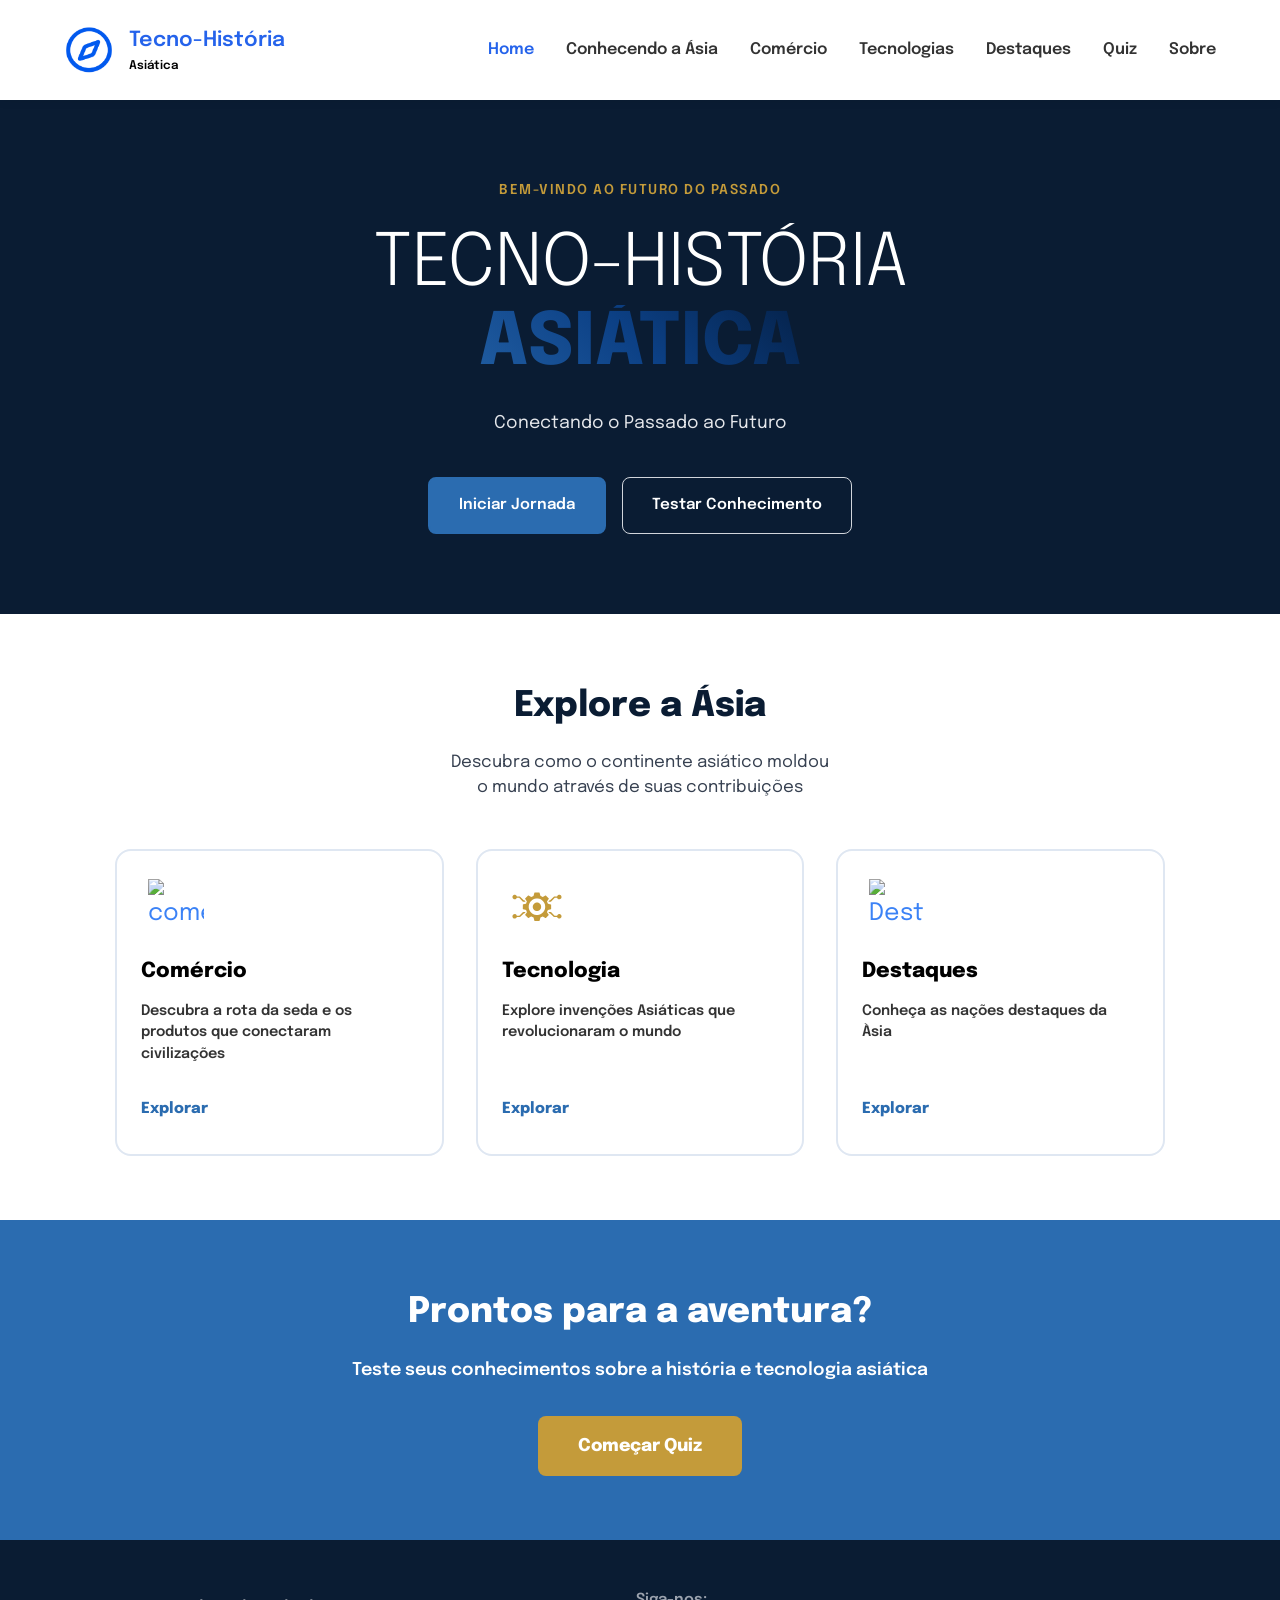
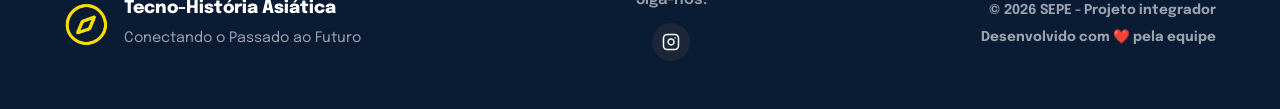
==== index.html @ 59b08ef9 "Update index.html Adicionei a imagem final do home e alterei a imagem do comércio[" ====
<!DOCTYPE html>
<html lang="pt-br">
<head>
    <meta charset="UTF-8">
    <meta name="viewport" content="width=device-width, initial-scale=1.0">
    <title>Tecno-História Asiática - Home</title>
    <!-- Caminhos dos estilos CSS -->
    <link rel="stylesheet" href="src/css/reset.css">
    <link rel="stylesheet" href="src/css/header-footer.css">
    <link rel="stylesheet" href="src/css/style.css">
</head>
<body>

    <!-- CABEÇALHO -->
  <header>
   <h1>
        <a href="index.html">
            <img src="assets/icons/logonew.png" alt="Logo Tecno-História">
            <div>
            Tecno-História
            <span>Asiática</span>
            </div>
        </a>
    </h1>

    <input type="checkbox" id="menu">

    <label for="menu" class="botao-menu">☰</label>

    <ul>
        <li>
            <a href="index.html" class="atual">Home</a>
        </li>

        <li>
            <a href="src/html/conhecendo.html">Conhecendo a Ásia</a>
        </li>

        <li>
            <a href="src/html/comercio.html">Comércio</a>
        </li>

        <li>
            <a href="src/html/tecnologias.html">Tecnologias</a>
        </li>

        <li>
            <a href="src/html/destaques.html">Destaques</a>
        </li>

        <li>
            <a href="src/html/quiz.html">Quiz</a>
        </li>

        <li>
            <a href="src/html/sobre.html">Sobre</a>
        </li>
    </ul>
</header>

    <main class="main-home">
        <!-- SEÇÃO HERO -->
        <section class="hero-home">
            <p class="tagline">BEM-VINDO AO FUTURO DO PASSADO</p>
            <h1>
                TECNO-HISTÓRIA
                <span class="highlight">ASIÁTICA</span>
            </h1>
            <p class="hero-subtitle">Conectando o Passado ao Futuro</p>
            
            <div class="botoes-hero">
                <a href="src/html/conhecendo.html" class="btn btn-primary">Iniciar Jornada</a>
                <a href="src/html/quiz.html" class="btn btn-outline">Testar Conhecimento</a>
            </div>
        </section>

        <!-- SEÇÃO EXPLORE -->
        <section class="explore-secao">
            <h2>Explore a Ásia</h2>
            <p class="explore-desc">Descubra como o continente asiático moldou<br> o mundo através de suas contribuições</p>

            <div class="grid-explore">
                <!-- Card 1: Comércio -->
                <div class="card-explore">
                    <div class="icon-box">
                        <img src="assets/icons/icone_comercio_mao_dinheiro_menor.svg" alt="comercio">
                    </div>
                    <h3>Comércio</h3>
                    <p>Descubra a rota da seda e os produtos que conectaram civilizações</p>
                    <a href="src/html/comercio.html" class="link-explorar">Explorar</a>
                </div>

                <!-- Card 2: Tecnologia -->
                <div class="card-explore">
                    <div class="icon-box">
                        <img class="engrenagem" src="assets/icons/icone_tecnologia_engrenagem.svg" alt="Tecnologia">
                    </div>
                    <h3>Tecnologia</h3>
                    <p>Explore invenções Asiáticas que revolucionaram o mundo</p>
                    <a href="src/html/tecnologias.html" class="link-explorar">Explorar</a>
                </div>

                <!-- Card 3: Linguagem -->
                <div class="card-explore">
                    <div class="icon-box"><img src="assets/icons/icone_dourado_circulo_estrela_corrigido.svg" alt="Destaques"></div>
                    <h3>Destaques</h3>
                    <p>Conheça as nações destaques da Àsia</p>
                    <a href="src/html/destaques.html" class="link-explorar">Explorar</a>
                </div>
            </div>
        </section>

        <!-- SEÇÃO CALL TO ACTION (CTA) -->
        <div class="cta-wrapper">
            <section class="cta-secao">
                <h2>Prontos para a aventura?</h2>
                <p>Teste seus conhecimentos sobre a história e tecnologia asiática</p>
                <a href="src/html/quiz.html" class="btn-quiz">Começar Quiz</a>
            </section>
        </div>
    </main>

    <!-- RODAPÉ -->
    <footer>
        <div class="footer-content">
            <div class="footer-left">
                <img src="assets/icons/logo_tellow.png" alt="Logo Tecno-História Asiática">
                <div>
                    <strong>Tecno-História Asiática</strong>
                    <p>Conectando o Passado ao Futuro</p>
                </div>
            </div>
            <div class="footer-social">
                <span>Siga-nos:</span>
                <div class="social-icons">
                    <a href="https://www.instagram.com/tecnohistoria_asiatica?stkn=Y3NwOWZsYmV5bW9r" target="_blank" rel="noopener noreferrer" aria-label="Instagram">
                        <svg xmlns="http://www.w3.org/2000/svg" width="20" height="20" viewBox="0 0 24 24" fill="none" stroke="currentColor" stroke-width="2" stroke-linecap="round" stroke-linejoin="round">
                            <rect x="2" y="2" width="20" height="20" rx="5" ry="5"></rect>
                            <path d="M16 11.37A4 4 0 1 1 12.63 8 4 4 0 0 1 16 11.37z"></path>
                            <line x1="17.5" y1="6.5" x2="17.51" y2="6.5"></line>
                        </svg>
                    </a>
                </div>
            </div>
            <div class="footer-right">
                <p>&copy; 2026 SEPE - Projeto integrador</p>
                <p>Desenvolvido com ❤️ pela equipe</p>
            </div>
        </div>
    </footer>
</body>
</html>
---- src/css/header-footer.css ----
/* =========================================
   CABEÇALHO
========================================= */

header {
    padding: 15px 20px;
    text-align: center;
    background-color: #FFFFFF;
    box-shadow: 0 2px 10px rgba(0, 0, 0, 0.05);
    position: sticky;
    top: 0;
    z-index: 1000;
}

header h1 {
    margin: 0;
    font-weight: 800;
    font-size: 1.2rem;
    display: flex;
    flex-direction: row;
    align-items: center;
    gap: 10px;
    color: #2563EB;
}

header h1 a {
    display: flex;
    flex-direction: row;
    align-items: center;
    gap: 10px;
    text-decoration: none;
    color: inherit;
}

header h1 img {
    width: 40px;
    height: 40px;
    object-fit: cover;
    border-radius: 50%;
}

header span {
    color: black;
    font-size: 0.75rem;
    display: block;
    text-align: left;
}

/* =========================================
   LINKS DO MENU
========================================= */

header ul {
    list-style: none;
    padding: 0;
}

header li {
    margin: 20px 0;
}

header a {
    text-decoration: none;
    color: #333333;
    font-weight: 600;
    transition: color 0.3s ease, transform 0.3s ease;
}

header a:hover {
    color: #2563EB;
}

.atual {
    color: #2563EB;
}

/* =========================================
   MENU MOBILE
========================================= */

#menu {
    display: none;
}

.botao-menu {
    display: block;
    position: absolute;
    top: 18px;
    right: 20px;
    font-size: 26px;
    cursor: pointer;
    color: #111827;
    z-index: 1001;
}

/* =========================================
   RODAPÉ
========================================= */

footer {
    text-align: center;
    padding: 40px 20px;
    background-color: #0A1C33;
    color: white;
}

.footer-content {
    display: flex;
    flex-direction: column;
    gap: 30px;
    align-items: center;
}

.footer-left {
    display: flex;
    flex-direction: column;
    align-items: center;
    gap: 15px;
}

.footer-left img {
    width: 50px;
    height: 50px;
    border-radius: 50%;
}

footer strong {
    font-weight: 800;
    font-size: 1.1rem;
    display: block;
    margin-bottom: 5px;
}

footer div p {
    margin: 5px 0;
    font-weight: 400;
    color: #9CA3AF;
    font-size: 0.9rem;
}

/* =========================================
   REDES SOCIAIS
========================================= */

.footer-social {
    display: flex;
    flex-direction: column;
    align-items: center;
    gap: 10px;
}

.footer-social span {
    font-size: 0.95rem;
    color: #9CA3AF;
    font-weight: 600;
}

.social-icons a {
    color: #F8FAFC;
    background-color: #1D2638;
    width: 44px;
    height: 44px;
    border-radius: 50%;
    display: flex;
    align-items: center;
    justify-content: center;
    transition: all 0.3s ease;
    text-decoration: none;
}

.social-icons a:hover {
    background-color: #F49F0A;
    color: #111827;
    transform: translateY(-3px);
}

.social-icons a svg {
    width: 20px;
    height: 20px;
}

.footer-right p {
    margin: 5px 0;
    font-weight: 700;
    color: #9CA3AF;
    font-size: 0.85rem;
}

/* =========================================
   DESKTOP (min-width: 768px)
========================================= */

@media (min-width: 768px) {
    .botao-menu {
        display: none;
    }

    header {
        display: flex;
        justify-content: space-between;
        align-items: center;
        padding: 1.5rem 5%;
        text-align: left;
    }

    header h1 a {
        flex-direction: row;
        gap: 15px;
    }

    header h1 img {
        width: 50px;
        height: 50px;
    }

    header h1 {
        margin: 0;
        font-size: 1.3rem;
    }

    header ul {
        position: static;
        width: auto;
        height: auto;
        display: flex;
        align-items: center;
        gap: 2rem;
        background: transparent;
        box-shadow: none;
        padding: 0;
    }

    header li {
        margin: 0;
    }

    footer {
        padding: 3rem 5%;
        text-align: left;
    }

    .footer-content {
        flex-direction: row;
        justify-content: space-between;
        align-items: center;
        gap: 0;
        width: 100%;
    }

    .footer-left {
        flex-direction: row;
        gap: 15px;
        text-align: left;
    }

    .footer-left img {
        width: 45px;
        height: 45px;
    }

    .footer-social {
        gap: 10px;
    }

    .social-icons a {
        width: 38px;
        height: 38px;
    }

    .social-icons a svg {
        width: 18px;
        height: 18px;
    }

    .footer-right {
        text-align: right;
    }

    footer p,
    footer div p {
        margin: 0.3rem 0;
    }
}

/* =========================================
   MOBILE (max-width: 767px)
========================================= */

@media (max-width: 767px) {
    header ul {
        position: fixed;
        top: 0;
        right: -280px;
        width: 280px;
        height: 100vh;
        margin: 0;
        padding: 80px 30px 30px;
        background-color: white;
        list-style: none;
        box-shadow: -5px 0 15px rgba(0, 0, 0, 0.15);
        transition: right 0.3s ease;
        z-index: 1000;
    }

    header li {
        margin: 20px 0;
    }

    header ul a {
        font-size: 18px;
        text-decoration: none;
    }

    #menu:checked ~ ul {
        right: 0;
    }
}

/* =========================================
   ANIMAÇÕES
========================================= */

main img {
    transition: transform 0.3s ease;
}

main img:hover {
    transform: scale(1.03);
}
---- src/css/style.css ----
/* === IMPORTAÇÃO DE FONTE E RESET BÁSICO === */
@import url('https://fonts.googleapis.com/css2?family=Epilogue:ital,wght@0,100..900;1,100..900&display=swap');

* {
    margin: 0;
    padding: 0;
    box-sizing: border-box;
}

body {
    font-family: 'Epilogue', sans-serif;
    color: #333;
    line-height: 1.6;
    background-color: #FFFFFF;
    opacity: 0;
    animation: fadeIn 0.5s ease-in-out forwards;
}

@keyframes fadeIn {
    from { opacity: 0; }
    to { opacity: 1; }
}

body.fade-out {
    opacity: 0 !important;
    transition: opacity 0.4s ease-in-out !important;
}

a {
    text-decoration: none;
    color: inherit;
}

/* === HERO SEÇÃO === */
.hero-home {
    background-color: #0A1C33;
    color: #FFFFFF;
    text-align: center;
    padding: 5rem 1.5rem;
    display: flex;
    flex-direction: column;
    align-items: center;
    justify-content: center;
}

.tagline {
    color: #C49B3A; 
    font-size: 0.85rem;
    font-weight: 600;
    letter-spacing: 1.5px;
    margin-bottom: 1.5rem;
    text-transform: uppercase;
}

.hero-home h1 {
    font-size: 4.5rem;
    font-weight: 300;
    line-height: 1.1;
    margin-bottom: 1.5rem;
    text-align: center;
}

.hero-home h1 .highlight {
    color: #2B6CB0;
    font-weight: 800;
    display: block;
    background-image: linear-gradient(45deg, #2B6CB0, #0c4085, #01122b);
    -webkit-background-clip: text;
    background-clip: text;
    -webkit-text-fill-color: transparent;
    color: transparent;
}

.hero-subtitle {
    font-size: 1.1rem;
    color: #E5E7EB;
    margin-bottom: 2.5rem;
    font-weight: 400;
}

/* Botões do Hero */
.botoes-hero {
    display: flex;
    gap: 1rem;
    justify-content: center;
    flex-wrap: wrap;
    width: 100%;
}

.btn {
    padding: 0.9rem 1.8rem;
    border-radius: 8px;
    font-weight: 600;
    font-size: 0.95rem;
    transition: all 0.3s ease;
    cursor: pointer;
    display: inline-flex;
    align-items: center;
    justify-content: center;
    text-align: center;
}

.btn-primary {
    background-color: #2B6CB0;
    color: #FFFFFF;
    border: 2px solid #2B6CB0;
}

.btn-outline {
    background-color: transparent;
    color: #FFFFFF;
    border: 1px solid #D1D5DB;
}

.btn-outline:hover {
    background-color: rgba(255, 255, 255, 0.1);
    border-color: #FFFFFF;
}

/* === EXPLORE A ÁSIA === */
.explore-secao {
    background-color: #FFFFFF;
    padding: 4rem 5%;
    text-align: center;
}

.explore-secao h2 {
    font-size: 2.2rem;
    color: #0A1C33;
    font-weight: 800;
    margin-bottom: 1rem;
}

.explore-desc {
    font-size: 1.05rem;
    color: #374151;
    margin-bottom: 3rem;
    line-height: 1.5;
}

.grid-explore {
    display: grid;
    grid-template-columns: repeat(3, 1fr);
    gap: 2rem;
    max-width: 1050px;
    margin: 0 auto;
}

.card-explore {
    border: 2px solid #DFE7F2;
    border-radius: 16px;
    padding: 2rem 1.5rem;
    text-align: left;
    background-color: #FFFFFF;
    display: flex;
    flex-direction: column;
    transition: transform 0.3s ease, box-shadow 0.3s ease;
}

.card-explore:hover {
    transform: translateY(-5px);
    box-shadow: 0 10px 20px rgba(0,0,0,0.05);
}

.icon-box {
    color: #3B82F6;
    width: 70px;
    height: 48px;
    border-radius: 10px;
    display: flex;
    align-items: center;
    justify-content: center;
    font-size: 1.5rem;
    margin-bottom: 1.5rem;
}

.icon-box img {
    width: 3.5rem;
}

.icon-box .engrenagem {
    width: 4rem;
}

.card-explore h3 {
    font-size: 1.3rem;
    font-weight: 800;
    color: #000000;
    margin-bottom: 0.8rem;
}

.card-explore p {
    font-size: 0.9rem;
    color: #333333;
    font-weight: 600;
    margin-bottom: 2rem;
    line-height: 1.5;
    flex-grow: 1;
}

.link-explorar {
    color: #2B6CB0;
    font-weight: 800;
    font-size: 0.95rem;
    margin-top: auto;
}

.link-explorar:hover {
    text-decoration: underline;
}

/* === CALL TO ACTION (CTA) === */
.cta-wrapper {
    background-color: #FFFFFF;
    width: 100%;
}

.cta-secao {
    background-color: #2B6CB0;
    color: #FFFFFF;
    padding: 4rem 1.5rem;
    text-align: center;
}

.cta-secao h2 {
    font-size: 2.2rem;
    font-weight: 800;
    margin-bottom: 1rem;
}

.cta-secao p {
    font-size: 1.1rem;
    margin-bottom: 2rem;
    font-weight: 600;
}

.btn-quiz {
    background-color: #C49B3A;
    color: #FFFFFF;
    padding: 1rem 2.5rem;
    border-radius: 8px;
    font-weight: 800;
    font-size: 1.1rem;
    border: none;
    transition: background-color 0.3s ease;
    display: inline-flex;
    align-items: center;
    justify-content: center;
    gap: 0.5rem;
}

.btn-quiz:hover {
    background-color: #D97706;
}

/* === RESPONSIVIDADE === */
@media (max-width: 992px) {
    .grid-explore {
        grid-template-columns: repeat(2, 1fr);
    }
}

@media (max-width: 768px) {
    .hero-home {
        padding: 4rem 1rem;
    }

    .hero-home h1 {
        font-size: 3rem;
    }
    
    .botoes-hero {
        flex-direction: column;
        width: 100%;
        max-width: 100%;
    }

    .btn {
        width: 100%;
    }
    
    .grid-explore {
        grid-template-columns: 1fr;
    }
    
    .explore-secao h2, .cta-secao h2 {
        font-size: 1.8rem;
    }

    .explore-secao {
        padding: 3rem 1.5rem;
    }
}
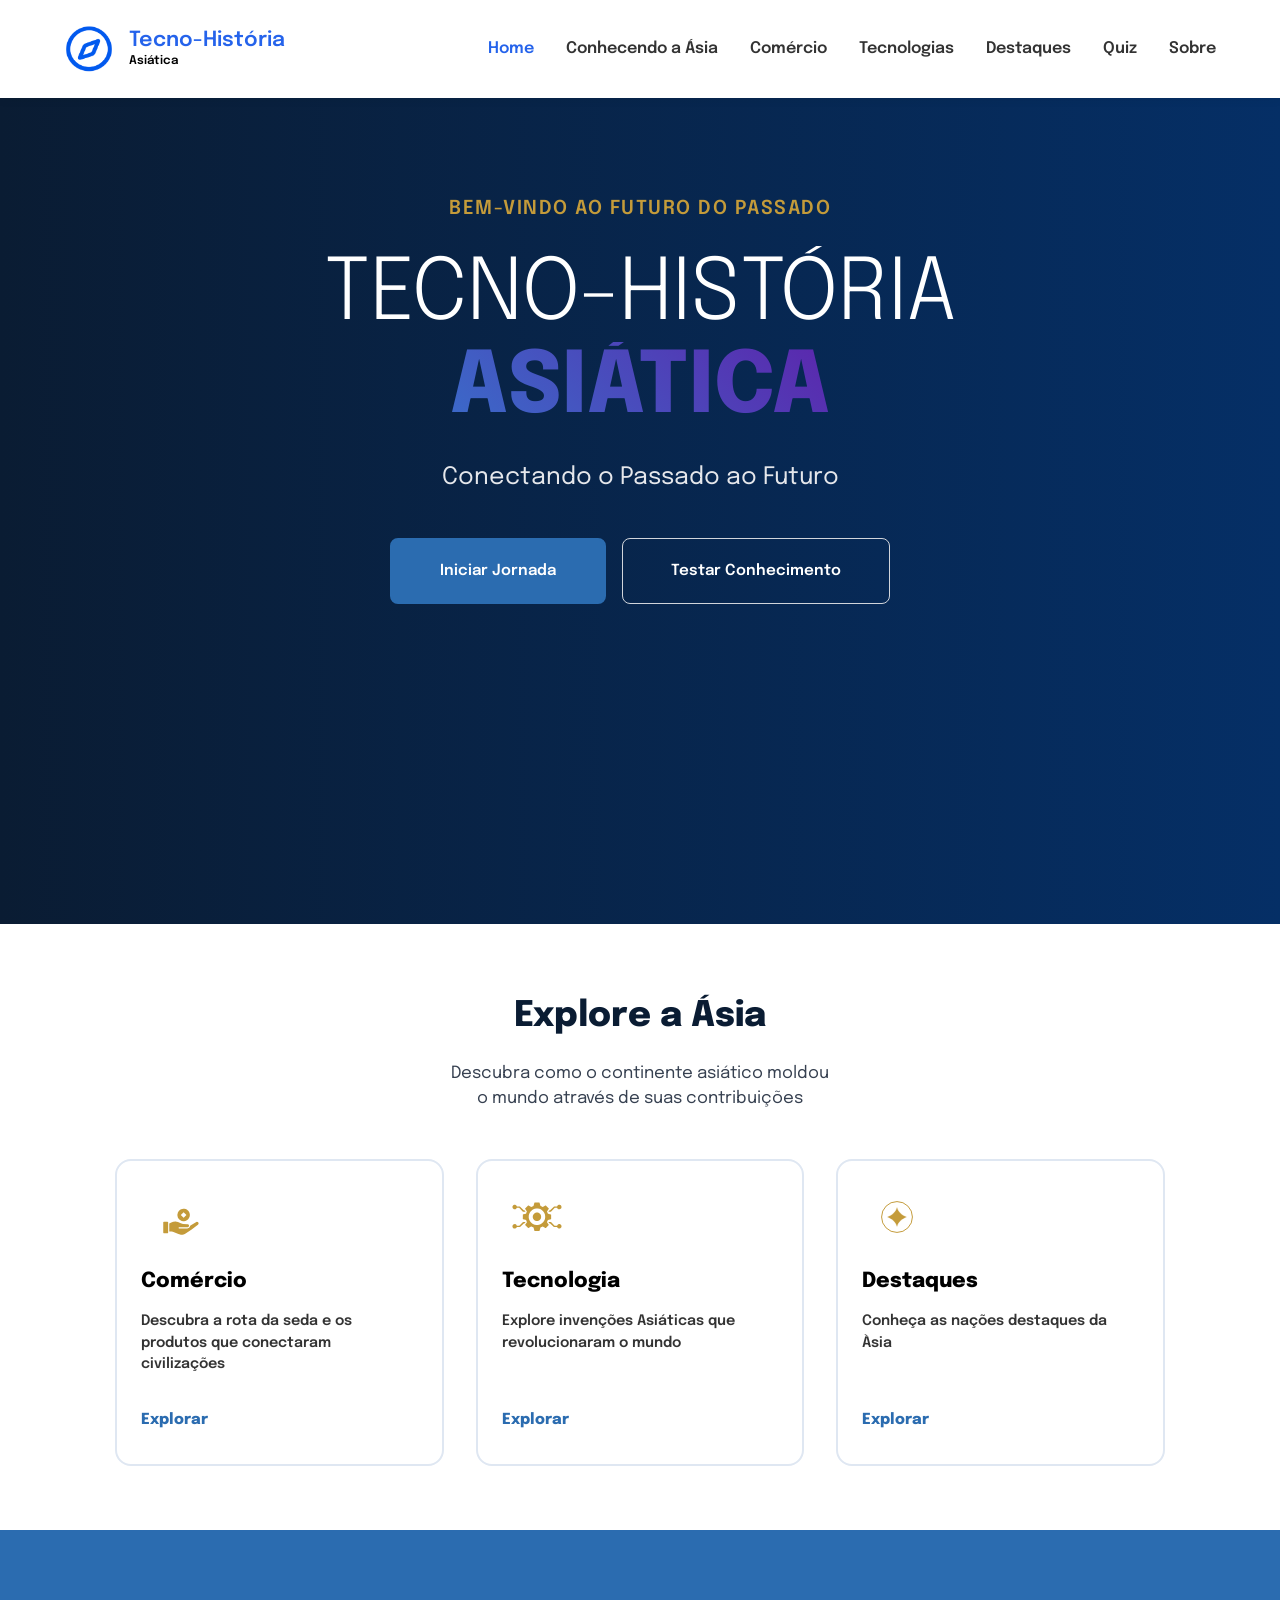
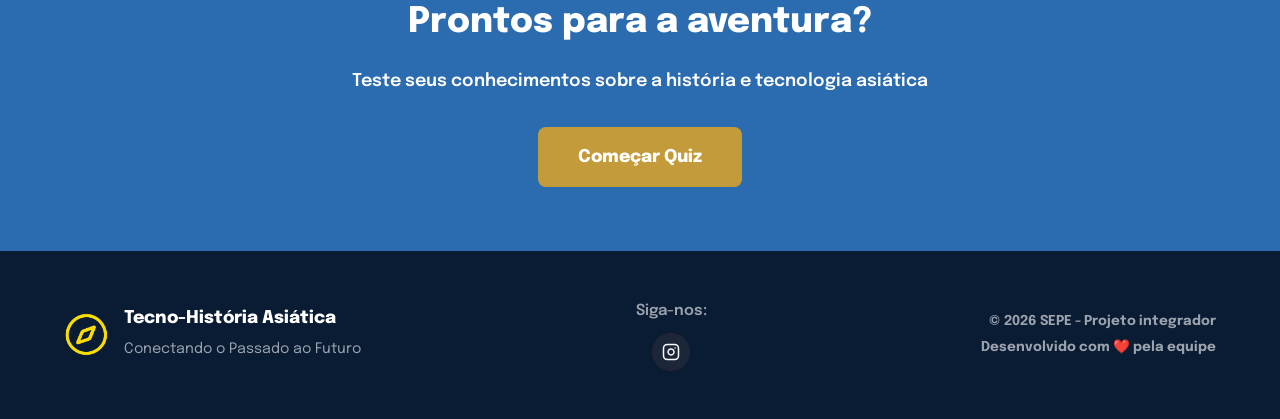
==== commit 245b1ff5: "Nova validação" ====
--- a/index.html
+++ b/index.html
@@ -13,16 +13,14 @@
 
     <!-- CABEÇALHO -->
   <header>
-   <h1>
-        <a href="index.html">
-            <img src="assets/icons/logonew.png" alt="Logo Tecno-História">
-            <div>
+  		<a href="index.html">
+  			<img src="assets/icons/logonew.png" alt="Logo Tecno-História">
+
+            <h1>
             Tecno-História
             <span>Asiática</span>
-            </div>
+            </h1>
         </a>
-    </h1>
-
     <input type="checkbox" id="menu">
 
     <label for="menu" class="botao-menu">☰</label>
--- a/src/css/header-footer.css
+++ b/src/css/header-footer.css
@@ -12,38 +12,39 @@
     z-index: 1000;
 }
 
+/* Alinha perfeitamente o logo e o texto do h1 na horizontal */
+header > a {
+    display: inline-flex;
+    align-items: center;
+    gap: 12px;
+    text-decoration: none;
+    text-align: left;
+}
+
 header h1 {
+    color: #2563EB;
+    font-size: 1.3rem;
+    font-weight: 600;
+    line-height: 1.2;
     margin: 0;
-    font-weight: 800;
-    font-size: 1.2rem;
-    display: flex;
-    flex-direction: row;
-    align-items: center;
-    gap: 10px;
-    color: #2563EB;
-}
-
-header h1 a {
-    display: flex;
-    flex-direction: row;
-    align-items: center;
-    gap: 10px;
-    text-decoration: none;
-    color: inherit;
-}
-
-header h1 img {
-    width: 40px;
-    height: 40px;
-    object-fit: cover;
-    border-radius: 50%;
+    display: flex;
+    flex-direction: column;
 }
 
 header span {
     color: black;
     font-size: 0.75rem;
+    font-weight: 600;
     display: block;
     text-align: left;
+}
+
+header a img {
+    width: 50px;
+    height: 50px;
+    object-fit: cover;
+    border-radius: 50%;
+    margin: 0;
 }
 
 /* =========================================
@@ -203,8 +204,7 @@
         text-align: left;
     }
 
-    header h1 a {
-        flex-direction: row;
+    header > a {
         gap: 15px;
     }
 
--- a/src/css/style.css
+++ b/src/css/style.css
@@ -35,8 +35,9 @@
 .hero-home {
     background-color: #0A1C33;
     color: #FFFFFF;
-    text-align: center;
-    padding: 5rem 1.5rem;
+    background: linear-gradient(90deg, #0A1C33, #052f66);
+    text-align: center;
+    padding: 6rem 1.5rem 20rem;
     display: flex;
     flex-direction: column;
     align-items: center;
@@ -45,7 +46,7 @@
 
 .tagline {
     color: #C49B3A; 
-    font-size: 0.85rem;
+    font-size: 1.2rem;
     font-weight: 600;
     letter-spacing: 1.5px;
     margin-bottom: 1.5rem;
@@ -53,7 +54,7 @@
 }
 
 .hero-home h1 {
-    font-size: 4.5rem;
+    font-size: 5.3rem;
     font-weight: 300;
     line-height: 1.1;
     margin-bottom: 1.5rem;
@@ -64,7 +65,7 @@
     color: #2B6CB0;
     font-weight: 800;
     display: block;
-    background-image: linear-gradient(45deg, #2B6CB0, #0c4085, #01122b);
+    background-image: linear-gradient(45deg, #317ed1, #6414a5);
     -webkit-background-clip: text;
     background-clip: text;
     -webkit-text-fill-color: transparent;
@@ -72,7 +73,7 @@
 }
 
 .hero-subtitle {
-    font-size: 1.1rem;
+    font-size: 1.5rem;
     color: #E5E7EB;
     margin-bottom: 2.5rem;
     font-weight: 400;
@@ -88,7 +89,7 @@
 }
 
 .btn {
-    padding: 0.9rem 1.8rem;
+    padding: 1.2rem 3rem;
     border-radius: 8px;
     font-weight: 600;
     font-size: 0.95rem;
@@ -99,11 +100,14 @@
     justify-content: center;
     text-align: center;
 }
-
 .btn-primary {
     background-color: #2B6CB0;
     color: #FFFFFF;
     border: 2px solid #2B6CB0;
+}
+
+.btn-primary:hover{
+    background-color: #175597;
 }
 
 .btn-outline {
@@ -290,4 +294,4 @@
     .explore-secao {
         padding: 3rem 1.5rem;
     }
-}+}
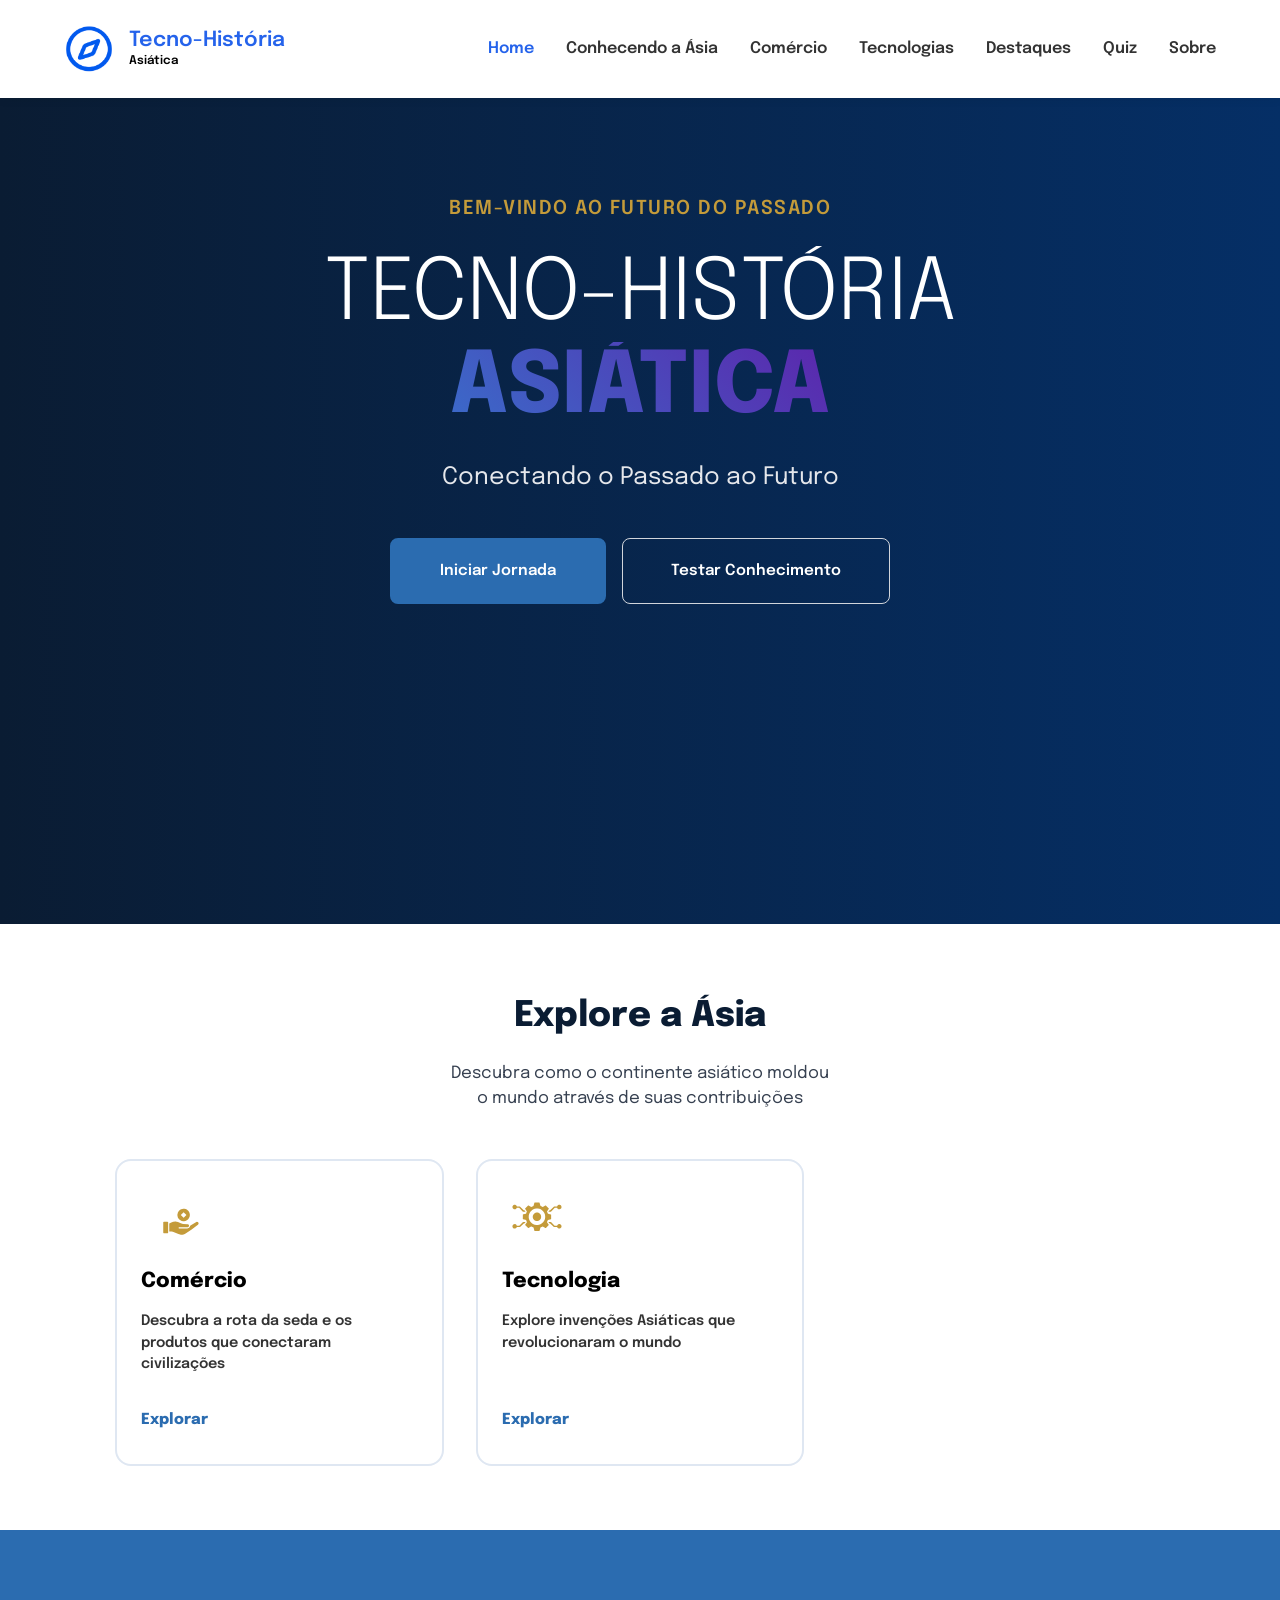
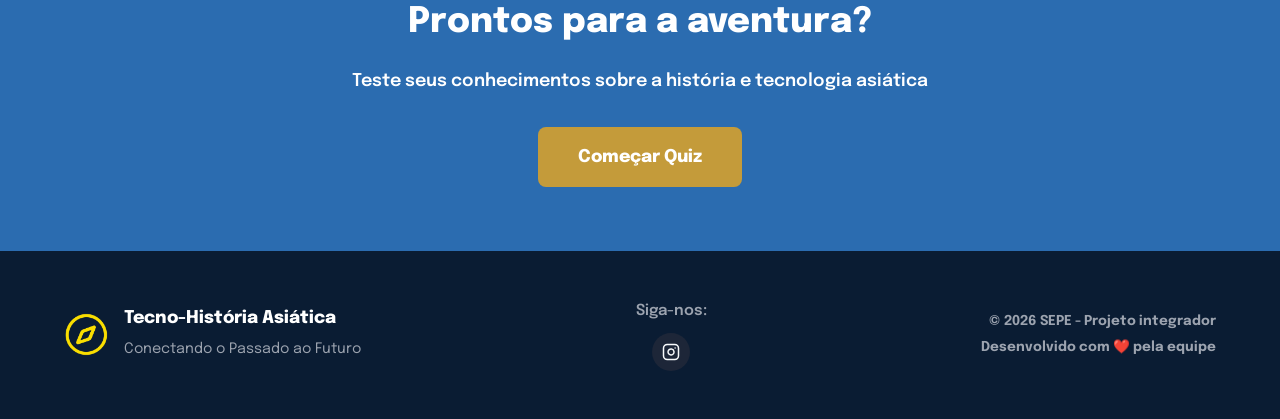
==== commit 026e59d7: "Animações" ====
--- a/index.html
+++ b/index.html
@@ -146,5 +146,7 @@
             </div>
         </div>
     </footer>
+    <script src="src/js/scrollreveal.min.js"></script>
+    <script src="src/js/index.js"></script>
 </body>
 </html>
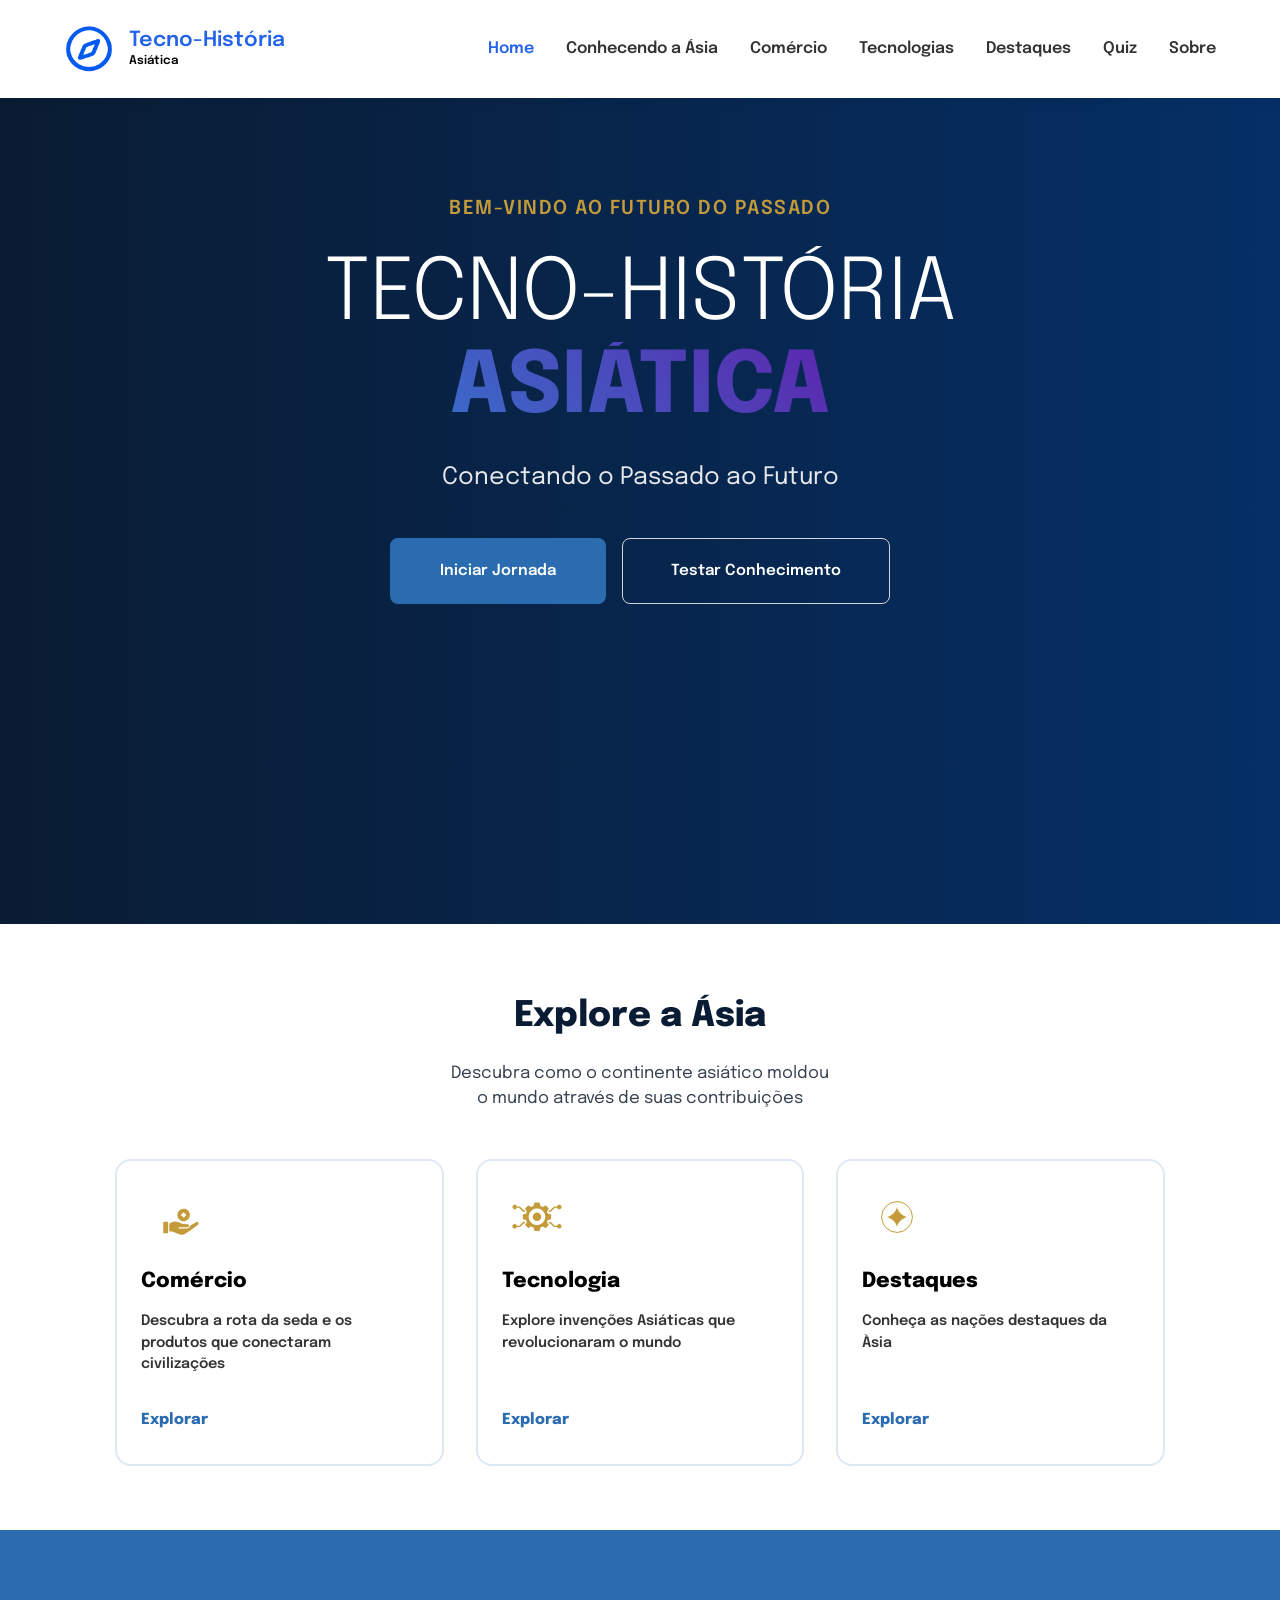
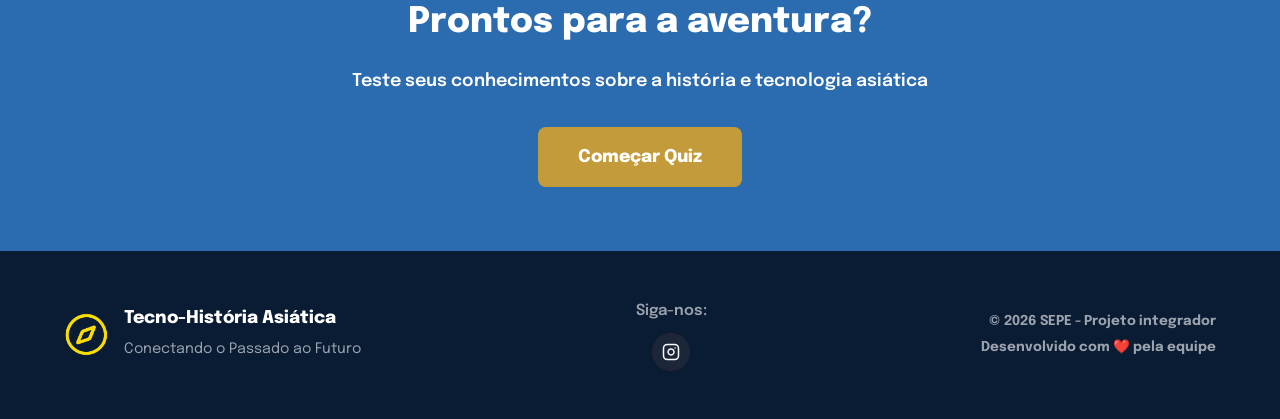
==== commit 643f2c45: "refazendo a retirada do bug" ====
--- a/index.html
+++ b/index.html
@@ -147,6 +147,7 @@
         </div>
     </footer>
     <script src="src/js/scrollreveal.min.js"></script>
-    <script src="src/js/index.js"></script>
+    <script src="src/js/scroll.js"></script>
+    <script src="src/js/header-footer.js"></script>
 </body>
 </html>
--- a/src/css/header-footer.css
+++ b/src/css/header-footer.css
@@ -1,3 +1,4 @@
+
 /* =========================================
    CABEÇALHO
 ========================================= */
@@ -12,7 +13,7 @@
     z-index: 1000;
 }
 
-/* Alinha perfeitamente o logo e o texto do h1 na horizontal */
+/* Logo e título */
 header > a {
     display: inline-flex;
     align-items: center;
@@ -192,6 +193,7 @@
 ========================================= */
 
 @media (min-width: 768px) {
+
     .botao-menu {
         display: none;
     }
@@ -287,18 +289,31 @@
 ========================================= */
 
 @media (max-width: 767px) {
+
     header ul {
         position: fixed;
         top: 0;
-        right: -280px;
-        width: 280px;
+        right: 0;
+
+        width: min(280px, 85vw);
         height: 100vh;
+        height: 100dvh;
+
         margin: 0;
         padding: 80px 30px 30px;
-        background-color: white;
+
+        box-sizing: border-box;
+
+        background-color: #FFFFFF;
         list-style: none;
+
         box-shadow: -5px 0 15px rgba(0, 0, 0, 0.15);
-        transition: right 0.3s ease;
+
+        transform: translateX(100%);
+        transition: transform 0.3s ease;
+
+        overflow-y: auto;
+
         z-index: 1000;
     }
 
@@ -307,12 +322,13 @@
     }
 
     header ul a {
+        display: block;
         font-size: 18px;
         text-decoration: none;
     }
 
     #menu:checked ~ ul {
-        right: 0;
+        transform: translateX(0);
     }
 }
 
@@ -326,4 +342,4 @@
 
 main img:hover {
     transform: scale(1.03);
-}+}
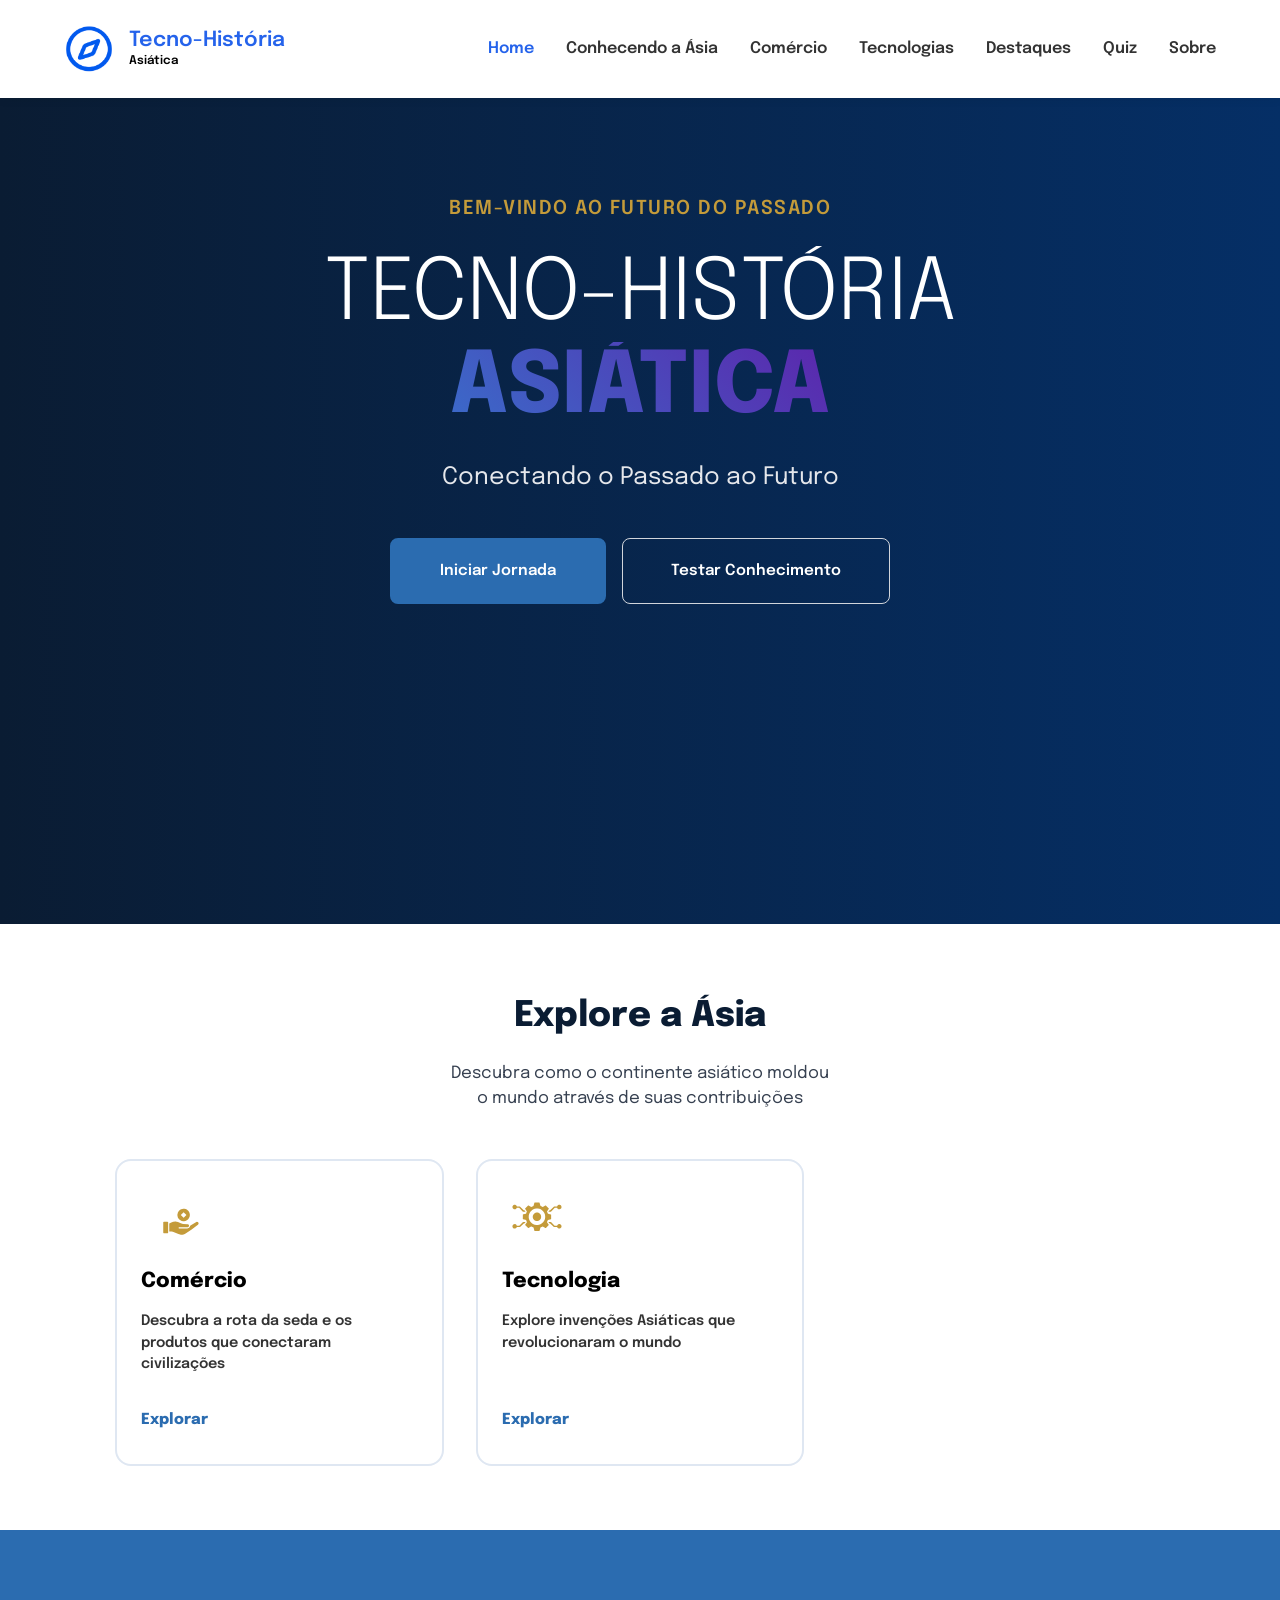
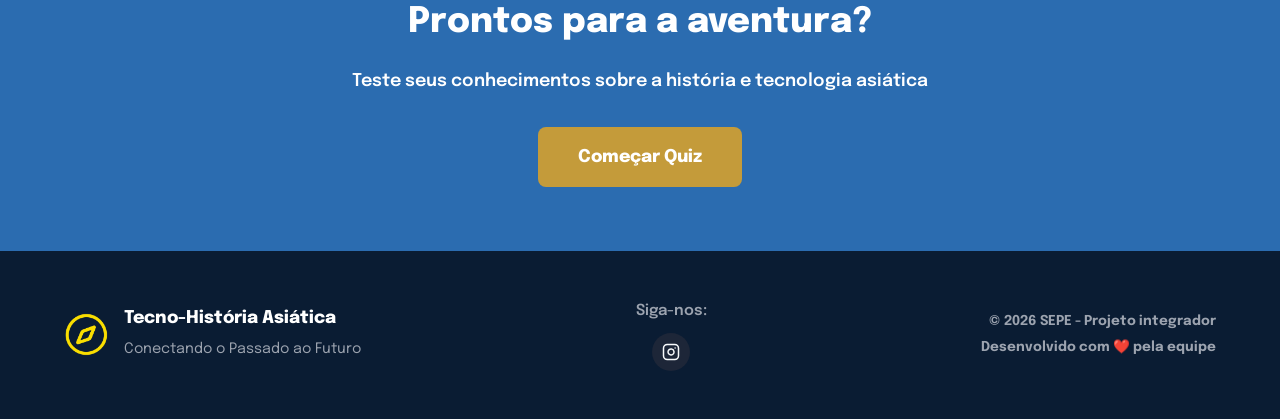
==== commit ead6a2c4: "correção de erro" ====
--- a/index.html
+++ b/index.html
@@ -147,7 +147,7 @@
         </div>
     </footer>
     <script src="src/js/scrollreveal.min.js"></script>
-    <script src="src/js/scroll.js"></script>
+    <script src="src/js/index.js"></script>
     <script src="src/js/header-footer.js"></script>
 </body>
 </html>
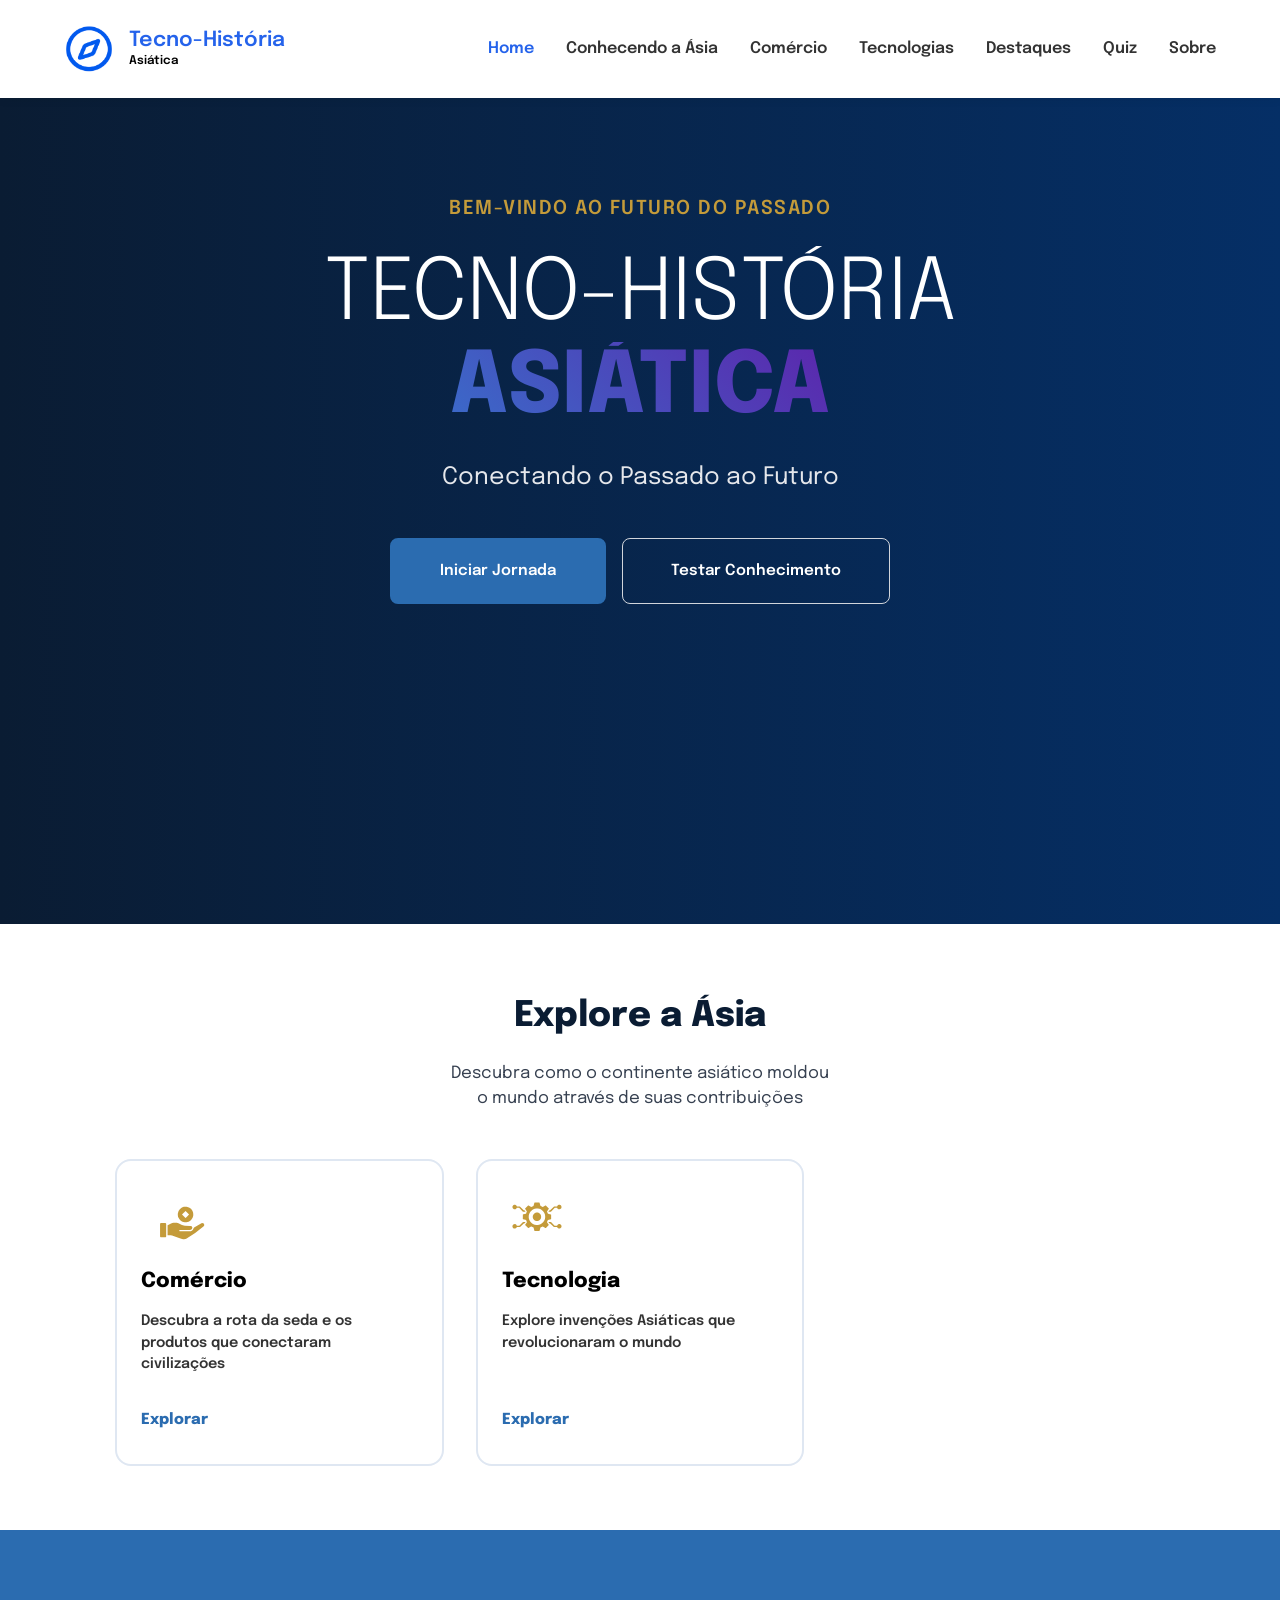
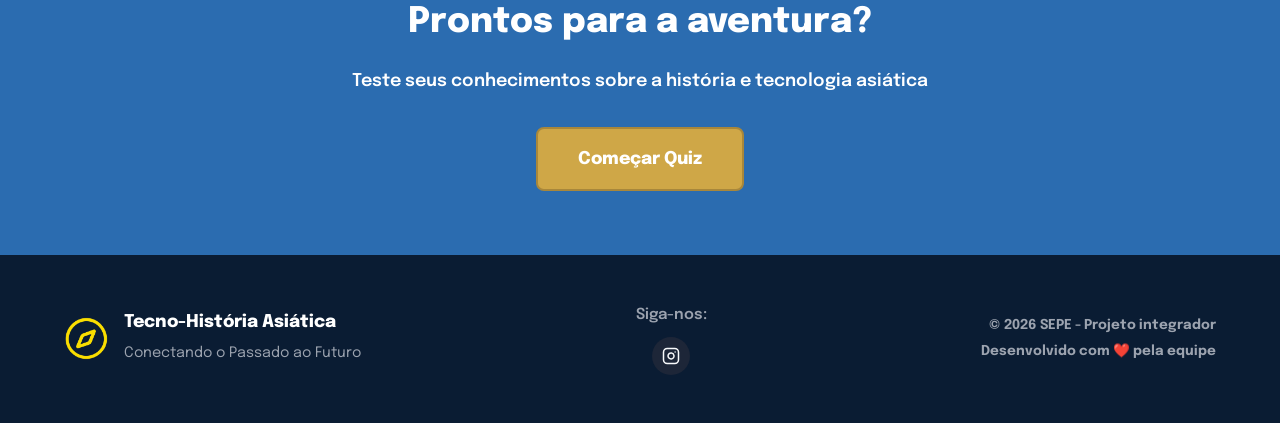
==== commit 09b0a2b3: "iniciei as alterações e correções propostas por Kennedy" ====
--- a/index.html
+++ b/index.html
@@ -1,153 +1,157 @@
-<!DOCTYPE html>
+<!doctype html>
 <html lang="pt-br">
-<head>
-    <meta charset="UTF-8">
-    <meta name="viewport" content="width=device-width, initial-scale=1.0">
+  <head>
+    <meta charset="UTF-8" />
+    <meta name="viewport" content="width=device-width, initial-scale=1.0" />
     <title>Tecno-História Asiática - Home</title>
-    <!-- Caminhos dos estilos CSS -->
-    <link rel="stylesheet" href="src/css/reset.css">
-    <link rel="stylesheet" href="src/css/header-footer.css">
-    <link rel="stylesheet" href="src/css/style.css">
-</head>
-<body>
-
-    <!-- CABEÇALHO -->
-  <header>
-  		<a href="index.html">
-  			<img src="assets/icons/logonew.png" alt="Logo Tecno-História">
-
-            <h1>
-            Tecno-História
-            <span>Asiática</span>
-            </h1>
-        </a>
-    <input type="checkbox" id="menu">
-
-    <label for="menu" class="botao-menu">☰</label>
-
-    <ul>
+    <link rel="stylesheet" href="src/css/reset.css" />
+    <link rel="stylesheet" href="src/css/header-footer.css" />
+    <link rel="stylesheet" href="src/css/style.css" />
+  </head>
+  <body>
+    <header>
+      <a href="index.html">
+        <img src="assets/icons/logonew.png" alt="Logo Tecno-História" />
+        <h1>
+          Tecno-História
+          <span>Asiática</span>
+        </h1>
+      </a>
+      <input type="checkbox" id="menu" />
+      <label for="menu" class="botao-menu">☰</label>
+      <ul>
         <li>
-            <a href="index.html" class="atual">Home</a>
+          <a href="index.html" class="atual">Home</a>
         </li>
-
         <li>
-            <a href="src/html/conhecendo.html">Conhecendo a Ásia</a>
+          <a href="src/html/conhecendo.html">Conhecendo a Ásia</a>
         </li>
-
         <li>
-            <a href="src/html/comercio.html">Comércio</a>
+          <a href="src/html/comercio.html">Comércio</a>
         </li>
-
         <li>
-            <a href="src/html/tecnologias.html">Tecnologias</a>
+          <a href="src/html/tecnologias.html">Tecnologias</a>
         </li>
-
         <li>
-            <a href="src/html/destaques.html">Destaques</a>
+          <a href="src/html/destaques.html">Destaques</a>
         </li>
-
         <li>
-            <a href="src/html/quiz.html">Quiz</a>
+          <a href="src/html/quiz.html">Quiz</a>
         </li>
-
         <li>
-            <a href="src/html/sobre.html">Sobre</a>
+          <a href="src/html/sobre.html">Sobre</a>
         </li>
-    </ul>
-</header>
-
+      </ul>
+    </header>
     <main class="main-home">
-        <!-- SEÇÃO HERO -->
-        <section class="hero-home">
-            <p class="tagline">BEM-VINDO AO FUTURO DO PASSADO</p>
-            <h1>
-                TECNO-HISTÓRIA
-                <span class="highlight">ASIÁTICA</span>
-            </h1>
-            <p class="hero-subtitle">Conectando o Passado ao Futuro</p>
-            
-            <div class="botoes-hero">
-                <a href="src/html/conhecendo.html" class="btn btn-primary">Iniciar Jornada</a>
-                <a href="src/html/quiz.html" class="btn btn-outline">Testar Conhecimento</a>
+      <section class="hero-home">
+        <p class="tagline">BEM-VINDO AO FUTURO DO PASSADO</p>
+        <h1>
+          TECNO-HISTÓRIA
+          <span class="highlight">ASIÁTICA</span>
+        </h1>
+        <p class="hero-subtitle">Conectando o Passado ao Futuro</p>
+        <div class="botoes-hero">
+          <a href="src/html/conhecendo.html" class="btn btn-primary">Iniciar Jornada</a>
+          <a href="src/html/quiz.html" class="btn btn-outline"
+            >Testar Conhecimento</a>
+        </div>
+      </section>
+      <section class="explore-secao">
+        <h2>Explore a Ásia</h2>
+        <p class="explore-desc">
+          Descubra como o continente asiático moldou<br />
+          o mundo através de suas contribuições
+        </p>
+        <ul class="grid-explore">
+          <li class="card-explore">
+            <div class="icon-box">
+              <img
+                src="assets/icons/icone_comercio_mao_dinheiro_menor.svg"
+                alt="comercio"/>
             </div>
+            <h3>Comércio</h3>
+            <p>
+              Descubra a rota da seda e os produtos que conectaram civilizações
+            </p>
+            <a href="src/html/comercio.html" class="link-explorar">Explorar</a>
+          </li>
+          <li class="card-explore">
+            <div class="icon-box">
+              <img
+                class="engrenagem"
+                src="assets/icons/icone_tecnologia_engrenagem.svg"
+                alt="Tecnologia"/>
+            </div>
+            <h3>Tecnologia</h3>
+            <p>Explore invenções Asiáticas que revolucionaram o mundo</p>
+            <a href="src/html/tecnologias.html" class="link-explorar"
+              >Explorar</a>
+          </li>
+          <li class="card-explore">
+            <div class="icon-box">
+              <img
+                src="assets/icons/icone_dourado_circulo_estrela_corrigido.svg"
+                alt="Destaques"/>
+            </div>
+            <h3>Destaques</h3>
+            <p>Conheça as nações destaques da Àsia</p>
+            <a href="src/html/destaques.html" class="link-explorar">Explorar</a>
+          </li>
+        </ul>
+      </section>
+      <div class="cta-wrapper">
+        <section class="cta-secao">
+          <h2>Prontos para a aventura?</h2>
+          <p>Teste seus conhecimentos sobre a história e tecnologia asiática</p>
+          <a href="src/html/quiz.html" class="btn-quiz">Começar Quiz</a>
         </section>
-
-        <!-- SEÇÃO EXPLORE -->
-        <section class="explore-secao">
-            <h2>Explore a Ásia</h2>
-            <p class="explore-desc">Descubra como o continente asiático moldou<br> o mundo através de suas contribuições</p>
-
-            <div class="grid-explore">
-                <!-- Card 1: Comércio -->
-                <div class="card-explore">
-                    <div class="icon-box">
-                        <img src="assets/icons/icone_comercio_mao_dinheiro_menor.svg" alt="comercio">
-                    </div>
-                    <h3>Comércio</h3>
-                    <p>Descubra a rota da seda e os produtos que conectaram civilizações</p>
-                    <a href="src/html/comercio.html" class="link-explorar">Explorar</a>
-                </div>
-
-                <!-- Card 2: Tecnologia -->
-                <div class="card-explore">
-                    <div class="icon-box">
-                        <img class="engrenagem" src="assets/icons/icone_tecnologia_engrenagem.svg" alt="Tecnologia">
-                    </div>
-                    <h3>Tecnologia</h3>
-                    <p>Explore invenções Asiáticas que revolucionaram o mundo</p>
-                    <a href="src/html/tecnologias.html" class="link-explorar">Explorar</a>
-                </div>
-
-                <!-- Card 3: Linguagem -->
-                <div class="card-explore">
-                    <div class="icon-box"><img src="assets/icons/icone_dourado_circulo_estrela_corrigido.svg" alt="Destaques"></div>
-                    <h3>Destaques</h3>
-                    <p>Conheça as nações destaques da Àsia</p>
-                    <a href="src/html/destaques.html" class="link-explorar">Explorar</a>
-                </div>
-            </div>
-        </section>
-
-        <!-- SEÇÃO CALL TO ACTION (CTA) -->
-        <div class="cta-wrapper">
-            <section class="cta-secao">
-                <h2>Prontos para a aventura?</h2>
-                <p>Teste seus conhecimentos sobre a história e tecnologia asiática</p>
-                <a href="src/html/quiz.html" class="btn-quiz">Começar Quiz</a>
-            </section>
+      </div>
+    </main>
+    <footer>
+      <div class="footer-content">
+        <div class="footer-left">
+          <img
+            src="assets/icons/logo_tellow.png"
+            alt="Logo Tecno-História Asiática"/>
+          <div>
+            <strong>Tecno-História Asiática</strong>
+            <p>Conectando o Passado ao Futuro</p>
+          </div>
         </div>
-    </main>
-
-    <!-- RODAPÉ -->
-    <footer>
-        <div class="footer-content">
-            <div class="footer-left">
-                <img src="assets/icons/logo_tellow.png" alt="Logo Tecno-História Asiática">
-                <div>
-                    <strong>Tecno-História Asiática</strong>
-                    <p>Conectando o Passado ao Futuro</p>
-                </div>
-            </div>
-            <div class="footer-social">
-                <span>Siga-nos:</span>
-                <div class="social-icons">
-                    <a href="https://www.instagram.com/tecnohistoria_asiatica?stkn=Y3NwOWZsYmV5bW9r" target="_blank" rel="noopener noreferrer" aria-label="Instagram">
-                        <svg xmlns="http://www.w3.org/2000/svg" width="20" height="20" viewBox="0 0 24 24" fill="none" stroke="currentColor" stroke-width="2" stroke-linecap="round" stroke-linejoin="round">
-                            <rect x="2" y="2" width="20" height="20" rx="5" ry="5"></rect>
-                            <path d="M16 11.37A4 4 0 1 1 12.63 8 4 4 0 0 1 16 11.37z"></path>
-                            <line x1="17.5" y1="6.5" x2="17.51" y2="6.5"></line>
-                        </svg>
-                    </a>
-                </div>
-            </div>
-            <div class="footer-right">
-                <p>&copy; 2026 SEPE - Projeto integrador</p>
-                <p>Desenvolvido com ❤️ pela equipe</p>
-            </div>
+        <div class="footer-social">
+          <span>Siga-nos:</span>
+          <div class="social-icons">
+            <a
+              href="https://www.instagram.com/tecnohistoria_asiatica?stkn=Y3NwOWZsYmV5bW9r"
+              target="_blank"
+              rel="noopener noreferrer">
+              <svg
+                xmlns="http://www.w3.org/2000/svg"
+                width="20"
+                height="20"
+                viewBox="0 0 24 24"
+                fill="none"
+                stroke="currentColor"
+                stroke-width="2"
+                stroke-linecap="round"
+                stroke-linejoin="round">
+                <rect x="2" y="2" width="20" height="20" rx="5" ry="5"></rect>
+                <path
+                  d="M16 11.37A4 4 0 1 1 12.63 8 4 4 0 0 1 16 11.37z"></path>
+                <line x1="17.5" y1="6.5" x2="17.51" y2="6.5"></line>
+              </svg>
+            </a>
+          </div>
         </div>
+        <div class="footer-right">
+          <p>&copy; 2026 SEPE - Projeto integrador</p>
+          <p>Desenvolvido com ❤️ pela equipe</p>
+        </div>
+      </div>
     </footer>
     <script src="src/js/scrollreveal.min.js"></script>
     <script src="src/js/index.js"></script>
     <script src="src/js/header-footer.js"></script>
-</body>
+  </body>
 </html>
--- a/src/css/header-footer.css
+++ b/src/css/header-footer.css
@@ -1,345 +1,272 @@
-
-/* =========================================
-   CABEÇALHO
-========================================= */
-
 header {
-    padding: 15px 20px;
-    text-align: center;
-    background-color: #FFFFFF;
-    box-shadow: 0 2px 10px rgba(0, 0, 0, 0.05);
-    position: sticky;
-    top: 0;
-    z-index: 1000;
-}
-
-/* Logo e título */
+   padding: 15px 20px;
+   text-align: center;
+   background-color: #FFFFFF;
+   box-shadow: 0 2px 10px rgba(0, 0, 0, 0.05);
+   position: sticky;
+   top: 0;
+   z-index: 1000;
+}
+
 header > a {
-    display: inline-flex;
-    align-items: center;
-    gap: 12px;
-    text-decoration: none;
-    text-align: left;
-}
-
+   display: inline-flex;
+   align-items: center;
+   gap: 12px;
+   text-decoration: none;
+   text-align: left;
+}
 header h1 {
-    color: #2563EB;
-    font-size: 1.3rem;
-    font-weight: 600;
-    line-height: 1.2;
-    margin: 0;
-    display: flex;
-    flex-direction: column;
-}
-
+   color: #2563EB;
+   font-size: 1.3rem;
+   font-weight: 600;
+   line-height: 1.2;
+   margin: 0;
+   display: flex;
+   flex-direction: column;
+}
 header span {
-    color: black;
-    font-size: 0.75rem;
-    font-weight: 600;
-    display: block;
-    text-align: left;
-}
-
+   color: black;
+   font-size: 0.75rem;
+   font-weight: 600;
+   display: block;
+   text-align: left;
+}
 header a img {
-    width: 50px;
-    height: 50px;
-    object-fit: cover;
-    border-radius: 50%;
-    margin: 0;
-}
-
-/* =========================================
-   LINKS DO MENU
-========================================= */
+   width: 50px;
+   height: 50px;
+   object-fit: cover;
+   border-radius: 50%;
+   margin: 0;
+   transition: transform 0.3s ease-in-out;
+}
+
+header a img:hover {
+  transform: rotate(180deg);
+}
+
 
 header ul {
-    list-style: none;
-    padding: 0;
-}
-
+   list-style: none;
+   padding: 0;
+}
 header li {
-    margin: 20px 0;
-}
-
+   margin: 20px 0;
+}
 header a {
-    text-decoration: none;
-    color: #333333;
-    font-weight: 600;
-    transition: color 0.3s ease, transform 0.3s ease;
-}
-
+   text-decoration: none;
+   color: #333333;
+   font-weight: 600;
+   transition: color 0.3s ease, transform 0.3s ease;
+}
 header a:hover {
-    color: #2563EB;
-}
-
+   color: #2563EB;
+}
 .atual {
-    color: #2563EB;
-}
-
-/* =========================================
-   MENU MOBILE
-========================================= */
+   color: #2563EB;
+}
 
 #menu {
-    display: none;
-}
-
+   display: none;
+}
 .botao-menu {
-    display: block;
-    position: absolute;
-    top: 18px;
-    right: 20px;
-    font-size: 26px;
-    cursor: pointer;
-    color: #111827;
-    z-index: 1001;
-}
-
-/* =========================================
-   RODAPÉ
-========================================= */
+   display: block;
+   position: absolute;
+   top: 18px;
+   right: 20px;
+   font-size: 26px;
+   cursor: pointer;
+   color: #111827;
+   z-index: 1001;
+}
 
 footer {
-    text-align: center;
-    padding: 40px 20px;
-    background-color: #0A1C33;
-    color: white;
-}
-
+   text-align: center;
+   padding: 40px 20px;
+   background-color: #0A1C33;
+   color: white;
+}
 .footer-content {
-    display: flex;
-    flex-direction: column;
-    gap: 30px;
-    align-items: center;
-}
-
+   display: flex;
+   flex-direction: column;
+   gap: 30px;
+   align-items: center;
+}
 .footer-left {
-    display: flex;
-    flex-direction: column;
-    align-items: center;
-    gap: 15px;
-}
-
+   display: flex;
+   flex-direction: column;
+   align-items: center;
+   gap: 15px;
+}
 .footer-left img {
-    width: 50px;
-    height: 50px;
-    border-radius: 50%;
-}
-
+   width: 50px;
+   height: 50px;
+   border-radius: 50%;
+   transition: transform 0.3s ease-in-out;
+}
+.footer-left img:hover {
+  transform: rotate(180deg); 
+}
 footer strong {
-    font-weight: 800;
-    font-size: 1.1rem;
-    display: block;
-    margin-bottom: 5px;
-}
-
+   font-weight: 800;
+   font-size: 1.1rem;
+   display: block;
+   margin-bottom: 5px;
+}
 footer div p {
-    margin: 5px 0;
-    font-weight: 400;
-    color: #9CA3AF;
-    font-size: 0.9rem;
-}
-
-/* =========================================
-   REDES SOCIAIS
-========================================= */
-
+   margin: 5px 0;
+   font-weight: 400;
+   color: #9CA3AF;
+   font-size: 0.9rem;
+}
 .footer-social {
-    display: flex;
-    flex-direction: column;
-    align-items: center;
-    gap: 10px;
-}
-
+   display: flex;
+   flex-direction: column;
+   align-items: center;
+   gap: 10px;
+}
 .footer-social span {
-    font-size: 0.95rem;
-    color: #9CA3AF;
-    font-weight: 600;
-}
-
+   font-size: 0.95rem;
+   color: #9CA3AF;
+   font-weight: 600;
+}
 .social-icons a {
-    color: #F8FAFC;
-    background-color: #1D2638;
-    width: 44px;
-    height: 44px;
-    border-radius: 50%;
-    display: flex;
-    align-items: center;
-    justify-content: center;
-    transition: all 0.3s ease;
-    text-decoration: none;
-}
-
+   color: #F8FAFC;
+   background-color: #1D2638;
+   width: 44px;
+   height: 44px;
+   border-radius: 50%;
+   display: flex;
+   align-items: center;
+   justify-content: center;
+   transition: all 0.7s ease;
+   text-decoration: none;
+}
 .social-icons a:hover {
-    background-color: #F49F0A;
-    color: #111827;
-    transform: translateY(-3px);
-}
-
+   background-color: #F49F0A;
+   color: #111827;
+   transform: translateY(-5px);
+}
 .social-icons a svg {
-    width: 20px;
-    height: 20px;
-}
-
+   width: 20px;
+   height: 20px;
+}
 .footer-right p {
-    margin: 5px 0;
-    font-weight: 700;
-    color: #9CA3AF;
-    font-size: 0.85rem;
-}
-
-/* =========================================
-   DESKTOP (min-width: 768px)
-========================================= */
-
+   margin: 5px 0;
+   font-weight: 700;
+   color: #9CA3AF;
+   font-size: 0.85rem;
+}
 @media (min-width: 768px) {
-
-    .botao-menu {
-        display: none;
-    }
-
-    header {
-        display: flex;
-        justify-content: space-between;
-        align-items: center;
-        padding: 1.5rem 5%;
-        text-align: left;
-    }
-
-    header > a {
-        gap: 15px;
-    }
-
-    header h1 img {
-        width: 50px;
-        height: 50px;
-    }
-
-    header h1 {
-        margin: 0;
-        font-size: 1.3rem;
-    }
-
-    header ul {
-        position: static;
-        width: auto;
-        height: auto;
-        display: flex;
-        align-items: center;
-        gap: 2rem;
-        background: transparent;
-        box-shadow: none;
-        padding: 0;
-    }
-
-    header li {
-        margin: 0;
-    }
-
-    footer {
-        padding: 3rem 5%;
-        text-align: left;
-    }
-
-    .footer-content {
-        flex-direction: row;
-        justify-content: space-between;
-        align-items: center;
-        gap: 0;
-        width: 100%;
-    }
-
-    .footer-left {
-        flex-direction: row;
-        gap: 15px;
-        text-align: left;
-    }
-
-    .footer-left img {
-        width: 45px;
-        height: 45px;
-    }
-
-    .footer-social {
-        gap: 10px;
-    }
-
-    .social-icons a {
-        width: 38px;
-        height: 38px;
-    }
-
-    .social-icons a svg {
-        width: 18px;
-        height: 18px;
-    }
-
-    .footer-right {
-        text-align: right;
-    }
-
-    footer p,
-    footer div p {
-        margin: 0.3rem 0;
-    }
-}
-
-/* =========================================
-   MOBILE (max-width: 767px)
-========================================= */
-
+   .botao-menu {
+       display: none;
+   }
+   header {
+       display: flex;
+       justify-content: space-between;
+       align-items: center;
+       padding: 1.5rem 5%;
+       text-align: left;
+   }
+   header > a {
+       gap: 15px;
+   }
+   header h1 img {
+       width: 50px;
+       height: 50px;
+   }
+   header h1 {
+       margin: 0;
+       font-size: 1.3rem;
+   }
+   header ul {
+       position: static;
+       width: auto;
+       height: auto;
+       display: flex;
+       align-items: center;
+       gap: 2rem;
+       background: transparent;
+       box-shadow: none;
+       padding: 0;
+   }
+   header li {
+       margin: 0;
+   }
+   footer {
+       padding: 3rem 5%;
+       text-align: left;
+   }
+   .footer-content {
+       flex-direction: row;
+       justify-content: space-between;
+       align-items: center;
+       gap: 0;
+       width: 100%;
+   }
+   .footer-left {
+       flex-direction: row;
+       gap: 15px;
+       text-align: left;
+   }
+   .footer-left img {
+       width: 45px;
+       height: 45px;
+   }
+   .footer-social {
+       gap: 10px;
+   }
+   .social-icons a {
+       width: 38px;
+       height: 38px;
+   }
+   .social-icons a svg {
+       width: 18px;
+       height: 18px;
+   }
+   .footer-right {
+       text-align: right;
+   }
+   footer p,
+   footer div p {
+       margin: 0.3rem 0;
+   }
+}
 @media (max-width: 767px) {
-
-    header ul {
-        position: fixed;
-        top: 0;
-        right: 0;
-
-        width: min(280px, 85vw);
-        height: 100vh;
-        height: 100dvh;
-
-        margin: 0;
-        padding: 80px 30px 30px;
-
-        box-sizing: border-box;
-
-        background-color: #FFFFFF;
-        list-style: none;
-
-        box-shadow: -5px 0 15px rgba(0, 0, 0, 0.15);
-
-        transform: translateX(100%);
-        transition: transform 0.3s ease;
-
-        overflow-y: auto;
-
-        z-index: 1000;
-    }
-
-    header li {
-        margin: 20px 0;
-    }
-
-    header ul a {
-        display: block;
-        font-size: 18px;
-        text-decoration: none;
-    }
-
-    #menu:checked ~ ul {
-        transform: translateX(0);
-    }
-}
-
-/* =========================================
-   ANIMAÇÕES
-========================================= */
-
+   header ul {
+       position: fixed;
+       top: 0;
+       right: 0;
+       width: min(280px, 85vw);
+       height: 100vh;
+       height: 100dvh;
+       margin: 0;
+       padding: 80px 30px 30px;
+       box-sizing: border-box;
+       background-color: #FFFFFF;
+       list-style: none;
+       box-shadow: -5px 0 15px rgba(0, 0, 0, 0.15);
+       transform: translateX(100%);
+       transition: transform 0.3s ease;
+       overflow-y: auto;
+       z-index: 1000;
+   }
+   header li {
+       margin: 20px 0;
+   }
+   header ul a {
+       display: block;
+       font-size: 18px;
+       text-decoration: none;
+   }
+   #menu:checked ~ ul {
+       transform: translateX(0);
+   }
+}
 main img {
-    transition: transform 0.3s ease;
-}
+   transition: transform 0.3s ease;
+}
+
 
 main img:hover {
-    transform: scale(1.03);
-}
+   transform: scale(1.03);
+}
--- a/src/css/style.css
+++ b/src/css/style.css
@@ -1,12 +1,10 @@
-/* === IMPORTAÇÃO DE FONTE E RESET BÁSICO === */
-@import url('https://fonts.googleapis.com/css2?family=Epilogue:ital,wght@0,100..900;1,100..900&display=swap');
+ @import url('https://fonts.googleapis.com/css2?family=Epilogue:ital,wght@0,100..900;1,100..900&display=swap');
 
 * {
     margin: 0;
     padding: 0;
     box-sizing: border-box;
 }
-
 body {
     font-family: 'Epilogue', sans-serif;
     color: #333;
@@ -15,7 +13,6 @@
     opacity: 0;
     animation: fadeIn 0.5s ease-in-out forwards;
 }
-
 @keyframes fadeIn {
     from { opacity: 0; }
     to { opacity: 1; }
@@ -30,8 +27,6 @@
     text-decoration: none;
     color: inherit;
 }
-
-/* === HERO SEÇÃO === */
 .hero-home {
     background-color: #0A1C33;
     color: #FFFFFF;
@@ -62,7 +57,6 @@
 }
 
 .hero-home h1 .highlight {
-    color: #2B6CB0;
     font-weight: 800;
     display: block;
     background-image: linear-gradient(45deg, #317ed1, #6414a5);
@@ -79,7 +73,6 @@
     font-weight: 400;
 }
 
-/* Botões do Hero */
 .botoes-hero {
     display: flex;
     gap: 1rem;
@@ -87,7 +80,6 @@
     flex-wrap: wrap;
     width: 100%;
 }
-
 .btn {
     padding: 1.2rem 3rem;
     border-radius: 8px;
@@ -121,7 +113,6 @@
     border-color: #FFFFFF;
 }
 
-/* === EXPLORE A ÁSIA === */
 .explore-secao {
     background-color: #FFFFFF;
     padding: 4rem 5%;
@@ -158,12 +149,13 @@
     background-color: #FFFFFF;
     display: flex;
     flex-direction: column;
-    transition: transform 0.3s ease, box-shadow 0.3s ease;
+    transition: translate 0.3s ease, box-shadow 0.3s ease, border-color 0.3s ease;
 }
 
 .card-explore:hover {
-    transform: translateY(-5px);
-    box-shadow: 0 10px 20px rgba(0,0,0,0.05);
+    translate: 0 -5px;
+    box-shadow: 0 7px 14px #C49B3A;
+    border-color: #C49B3A;
 }
 
 .icon-box {
@@ -177,11 +169,6 @@
     font-size: 1.5rem;
     margin-bottom: 1.5rem;
 }
-
-.icon-box img {
-    width: 3.5rem;
-}
-
 .icon-box .engrenagem {
     width: 4rem;
 }
@@ -213,7 +200,6 @@
     text-decoration: underline;
 }
 
-/* === CALL TO ACTION (CTA) === */
 .cta-wrapper {
     background-color: #FFFFFF;
     width: 100%;
@@ -239,25 +225,27 @@
 }
 
 .btn-quiz {
-    background-color: #C49B3A;
+    background-color: #cfa747;
     color: #FFFFFF;
     padding: 1rem 2.5rem;
     border-radius: 8px;
     font-weight: 800;
     font-size: 1.1rem;
-    border: none;
+    border: 2px solid #a8873b;
     transition: background-color 0.3s ease;
     display: inline-flex;
     align-items: center;
     justify-content: center;
     gap: 0.5rem;
+    transition: translate 0.3s ease, box-shadow 0.3s ease, border-color 0.3s ease;
 }
 
 .btn-quiz:hover {
-    background-color: #D97706;
-}
-
-/* === RESPONSIVIDADE === */
+    background-color: #f0b52bdc;
+    translate: 0 -5px ;
+    box-shadow: 0 0 15px 7px #ffb404;
+}
+
 @media (max-width: 992px) {
     .grid-explore {
         grid-template-columns: repeat(2, 1fr);
@@ -270,7 +258,7 @@
     }
 
     .hero-home h1 {
-        font-size: 3rem;
+        font-size: 4.5rem;
     }
     
     .botoes-hero {
@@ -279,6 +267,39 @@
         max-width: 100%;
     }
 
+    .card-explore h3 {
+    font-size: 1.8rem;
+}
+
+
+.icon-box {
+    color: #3B82F6;
+    width: 115px;
+    height: 115px;
+    border-radius: 10px;
+    display: flex;
+    align-items: center;
+    justify-content: center;
+    font-size: 1.5rem;
+    margin-bottom: 1.5rem;
+}
+
+/* aumentar o icon box da engrenaagem!!!!! */
+.icon-box img {
+    color: #3B82F6;
+    width: 110px;
+    height: 110px;
+    border-radius: 10px;
+    display: flex;
+    display: inline-block;
+    align-items: center;
+    justify-content: center;
+    position: relative;
+    right: 30px;
+    font-size: 1.5rem;
+    margin-bottom: 1.5rem;
+}
+
     .btn {
         width: 100%;
     }
